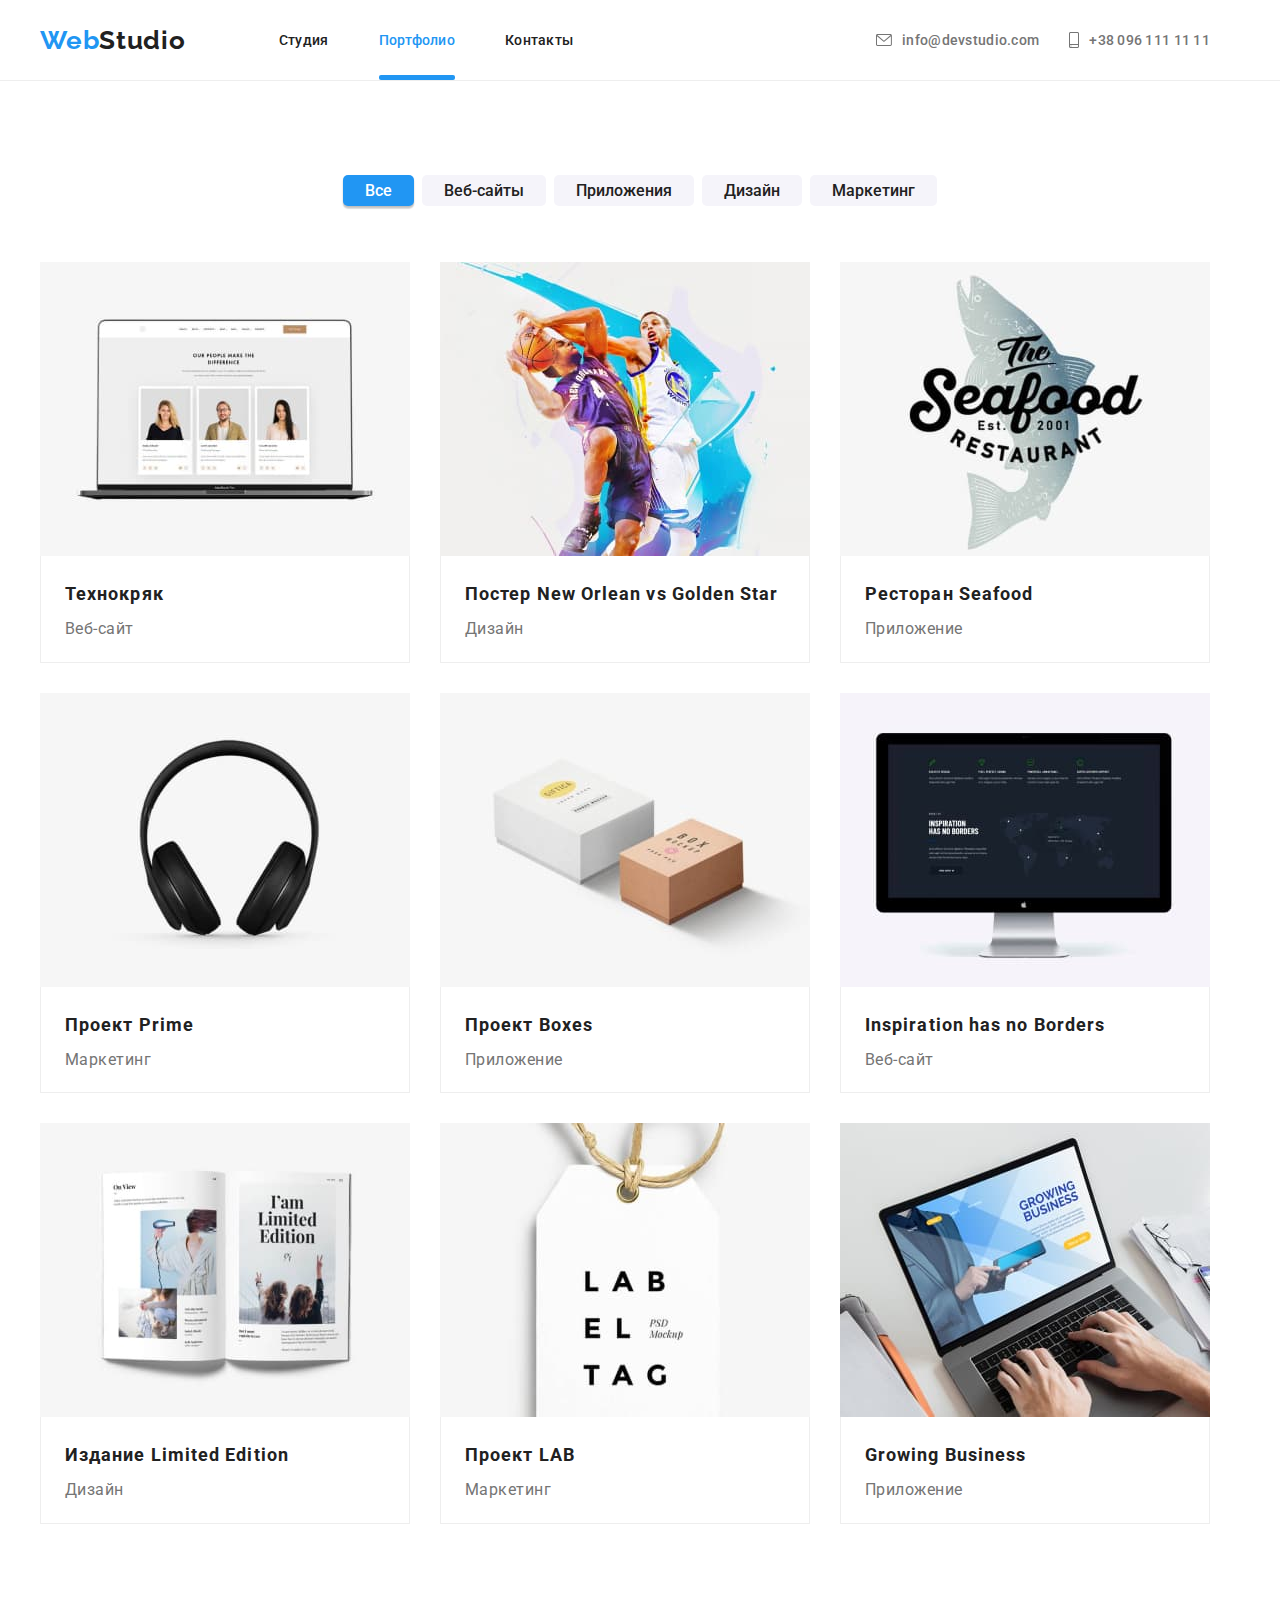
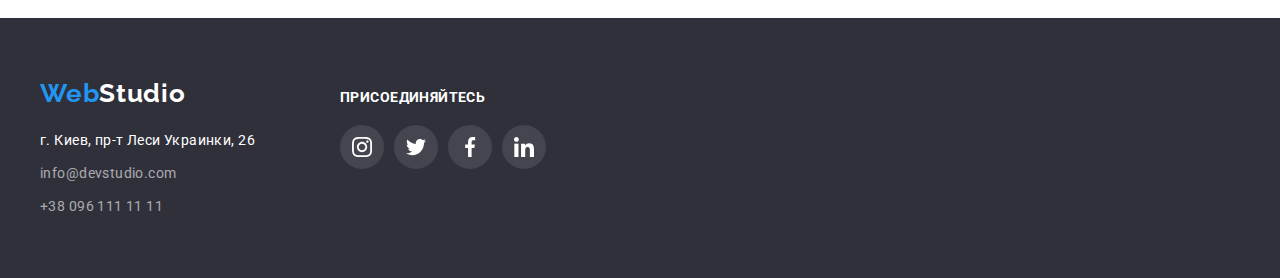
==== portfolio.html @ 3bb0efa7 "hw-new" ====
<!DOCTYPE html>
<html lang="en">
  <head>
    <meta charset="UTF-8" />
    <meta http-equiv="X-UA-Compatible" content="IE=edge" />
    <meta name="viewport" content="width=device-width, initial-scale=1.0" />
    <title>Document</title>
    <link rel="stylesheet" href="./css/styles.css" />
    <link rel="preconnect" href="https://fonts.googleapis.com" />
    <link rel="preconnect" href="https://fonts.gstatic.com" crossorigin />
    <link
      href="https://fonts.googleapis.com/css2?family=Raleway:wght@700&family=Roboto:wght@400;500;700;900&display=swap"
      rel="stylesheet"
    />
  </head>
  <body>
    <header>
      <div class="container all-nav">
        <nav class="main-nav">
          <a class="class-header-logo" href
            >Web
            <span class="second-class">Studio</span>
          </a>

          <ul class="site-nav list">
            <li class="item">
              <a href="./index.html" class="link">Студия</a>
            </li>
            <li class="item">
              <a href="./portfolio.html" class="link nav-header-link current"
                >Портфолио</a
              >
            </li>
            <li class="item"><a href=" " class="link">Контакты</a></li>
          </ul>
        </nav>

        <ul class="header-contacts list">
          <li class="header-contact-list-item">
            <a href="mailto:info@devstudio.com" class="head-contact-link">
              <svg class="mail-icon" width="16" height="12">
                <use href="images/icons.svg#icon-envelope"></use>
              </svg>
              info@devstudio.com</a
            >
          </li>
          <li class="header-contact-list-item">
            <a href="tel:+380961111111" class="head-contact-link">
              <svg class="mail-icon" width="10" height="16">
                <use href="images/icons.svg#icon-smartphone"></use>
              </svg>
              +38 096 111 11 11</a
            >
          </li>
        </ul>
      </div>
    </header>
    <main>
      <section class="list-section">
        <div class="container buttons-list">
          <h1 hidden>Портфолио</h1>
          <ul class="buttons list">
            <li class="btn-list">
              <button type="button" class="button portfolio all">Все</button>
            </li>
            <li class="btn-list">
              <button type="button" class="button portfolio">Веб-сайты</button>
            </li>
            <li class="btn-list">
              <button type="button" class="button portfolio">Приложения</button>
            </li>
            <li class="btn-list">
              <button type="button" class="button portfolio">Дизайн</button>
            </li>
            <li class="btn-list">
              <button type="button" class="button portfolio">Маркетинг</button>
            </li>
          </ul>

          <ul class="flex-container list">
            <li class="flex-elements">
              <a href="" class="card">
                <div class="description-photo-portfolio">
                  <img
                    class="img work-examples"
                    src="./images/imgfirst1.jpg"
                    alt="Технокряк"
                  />
                  <div class="product-overlay">
                    <div class="container-overlay">
                      <p class="description-text-portfolio">
                        Ресурс предлагает комплексные предложения с разным
                        уровнем функционала и сервисов. Все это позволит
                        посетителю получить исчерпывающие сведения о компании
                        или частном лице.
                      </p>
                    </div>
                  </div>
                </div>
                <div class="flex">
                  <h2 class="title-card">Технокряк</h2>
                  <p class="text-card">Веб-сайт</p>
                </div>
              </a>
            </li>
            <li class="flex-elements">
              <a href="" class="card">
                <div class="description-photo-portfolio">
                  <img
                    class="img work-examples"
                    src="./images/imgsecond-2.jpg"
                    alt="Постер"
                    width="370"
                    height="294"
                  />
                  <div class="product-overlay">
                    <div class="container-overlay">
                      <p class="description-text-portfolio">
                        Ресурс предлагает комплексные предложения с разным
                        уровнем функционала и сервисов. Все это позволит
                        посетителю получить исчерпывающие сведения о компании
                        или частном лице.
                      </p>
                    </div>
                  </div>
                </div>
                <div class="flex">
                  <h2 class="title-card">Постер New Orlean vs Golden Star</h2>
                  <p class="text-card">Дизайн</p>
                </div>
              </a>
            </li>
            <li class="flex-elements">
              <a href="" class="card">
                <div class="description-photo-portfolio">
                  <img
                    class="img work-examples"
                    src="./images/imgthird-2.jpg"
                    alt="Ресторан"
                    width="370"
                    height="294"
                  />
                  <div class="product-overlay">
                    <div class="container-overlay">
                      <p class="description-text-portfolio">
                        Ресурс предлагает комплексные предложения с разным
                        уровнем функционала и сервисов. Все это позволит
                        посетителю получить исчерпывающие сведения о компании
                        или частном лице.
                      </p>
                    </div>
                  </div>
                </div>
                <div class="flex">
                  <h2 class="title-card">Ресторан Seafood</h2>
                  <p class="text-card">Приложение</p>
                </div></a
              >
            </li>
            <li class="flex-elements">
              <a href="" class="card">
                <div class="description-photo-portfolio">
                  <img
                    class="img work-examples"
                    src="./images/img(3)-2.jpg"
                    alt="Проект Прайм"
                    width="370"
                    height="294"
                  />
                  <div class="product-overlay">
                    <div class="container-overlay">
                      <p class="description-text-portfolio">
                        Ресурс предлагает комплексные предложения с разным
                        уровнем функционала и сервисов. Все это позволит
                        посетителю получить исчерпывающие сведения о компании
                        или частном лице.
                      </p>
                    </div>
                  </div>
                </div>
                <div class="flex">
                  <h2 class="title-card">Проект Prime</h2>
                  <p class="text-card">Маркетинг</p>
                </div></a
              >
            </li>

            <li class="flex-elements">
              <a href="" class="card">
                <div class="description-photo-portfolio">
                  <img
                    class="img work-examples"
                    src="./images/img(4)-2.jpg"
                    alt="Проект Бокс"
                    width="370"
                    height="294"
                  />
                  <div class="product-overlay">
                    <div class="container-overlay">
                      <p class="description-text-portfolio">
                        Ресурс предлагает комплексные предложения с разным
                        уровнем функционала и сервисов. Все это позволит
                        посетителю получить исчерпывающие сведения о компании
                        или частном лице.
                      </p>
                    </div>
                  </div>
                </div>
                <div class="flex">
                  <h2 class="title-card">Проект Boxes</h2>
                  <p class="text-card">Приложение</p>
                </div></a
              >
            </li>

            <li class="flex-elements">
              <a href="" class="card">
                <div class="description-photo-portfolio">
                  <img
                    class="img work-examples"
                    src="./images/img(5)-2.jpg"
                    alt="Вдохоновение"
                    width="370"
                    height="294"
                  />
                  <div class="product-overlay">
                    <div class="container-overlay">
                      <p class="description-text-portfolio">
                        Ресурс предлагает комплексные предложения с разным
                        уровнем функционала и сервисов. Все это позволит
                        посетителю получить исчерпывающие сведения о компании
                        или частном лице.
                      </p>
                    </div>
                  </div>
                </div>
                <div class="flex">
                  <h2 class="title-card">Inspiration has no Borders</h2>
                  <p class="text-card">Веб-сайт</p>
                </div></a
              >
            </li>

            <li class="flex-elements">
              <a href="" class="card">
                <div class="description-photo-portfolio">
                  <img
                    class="img work-examples"
                    src="./images/img(6)-2.jpg"
                    alt="Издание"
                    width="370"
                    height="294"
                  />
                  <div class="product-overlay">
                    <div class="container-overlay">
                      <p class="description-text-portfolio">
                        Ресурс предлагает комплексные предложения с разным
                        уровнем функционала и сервисов. Все это позволит
                        посетителю получить исчерпывающие сведения о компании
                        или частном лице.
                      </p>
                    </div>
                  </div>
                </div>
                <div class="flex">
                  <h2 class="title-card">Издание Limited Edition</h2>
                  <p class="text-card">Дизайн</p>
                </div></a
              >
            </li>

            <li class="flex-elements">
              <a href="" class="card">
                <div class="description-photo-portfolio">
                  <img
                    class="img work-examples"
                    src="./images/img(7)-2.jpg"
                    alt="Проект Лаб"
                    width="370"
                    height="294"
                  />
                  <div class="product-overlay">
                    <div class="container-overlay">
                      <p class="description-text-portfolio">
                        Ресурс предлагает комплексные предложения с разным
                        уровнем функционала и сервисов. Все это позволит
                        посетителю получить исчерпывающие сведения о компании
                        или частном лице.
                      </p>
                    </div>
                  </div>
                </div>
                <div class="flex">
                  <h2 class="title-card">Проект LAB</h2>
                  <p class="text-card">Маркетинг</p>
                </div></a
              >
            </li>

            <li class="flex-elements">
              <a href="" class="card">
                <div class="description-photo-portfolio">
                  <img
                    class="img work-examples"
                    src="./images/img(8)-2.jpg"
                    alt="Бизнес"
                    width="370"
                    height="294"
                  />
                  <div class="product-overlay">
                    <div class="container-overlay">
                      <p class="description-text-portfolio">
                        Ресурс предлагает комплексные предложения с разным
                        уровнем функционала и сервисов. Все это позволит
                        посетителю получить исчерпывающие сведения о компании
                        или частном лице.
                      </p>
                    </div>
                  </div>
                </div>
                <div class="flex">
                  <h2 class="title-card">Growing Business</h2>
                  <p class="text-card">Приложение</p>
                </div></a
              >
            </li>
          </ul>
        </div>
      </section>
    </main>

    <footer class="site-footer">
      <div class="footer-container container">
        <div>
          <a class="logo-footer link" href="./index.html"
            >Web
            <span class="another-class">Studio</span>
          </a>

          <address class="info">
            <ul class="contact-info list">
              <li class="footer-class">
                <a href="https://goo.gl/maps/gQr4hHUSBrAV48xG7" class="info-map"
                  >г. Киев, пр-т Леси Украинки, 26</a
                >
              </li>
              <li class="footer-class">
                <a href="mailto:info@devstudio.com" class="information"
                  >info@devstudio.com</a
                >
              </li>
              <li class="footer-class">
                <a href="tel:+380961111111" class="information"
                  >+38 096 111 11 11</a
                >
              </li>
            </ul>
          </address>
        </div>

        <div class="footer-social-link-wrapper">
          <p class="footer-title">Присоединяйтесь</p>
          <ul class="footer-social-icon list">
            <li class="footer-first">
              <a href="" class="footer-social-link">
                <svg class="icon-sotial-list-footer" width="20" height="20">
                  <use href="./images/icons.svg#icon-inst-footer"></use>
                </svg>
              </a>
            </li>
            <li class="footer-first">
              <a href="" class="footer-social-link">
                <svg class="icon-sotial-list-footer" width="20" height="20">
                  <use href="./images/icons.svg#icon-twitter-footer"></use>
                </svg>
              </a>
            </li>
            <li class="footer-first">
              <a href="" class="footer-social-link">
                <svg class="icon-sotial-list-footer" width="20" height="20">
                  <use href="./images/icons.svg#icon-face-footer"></use>
                </svg>
              </a>
            </li>
            <li class="footer-first">
              <a href="" class="footer-social-link">
                <svg class="icon-sotial-list-footer" width="20" height="20">
                  <use href="./images/icons.svg#icon-link-footer"></use>
                </svg>
              </a>
            </li>
          </ul>
        </div>
      </div>
    </footer>
  </body>
</html>
---- css/styles.css ----
:root {
  --primary-text-color: #212121;
  --secondary-text-color: #757575;
  --accent-color: #2196f3;
  --background-color-white: #ffffff;
  --links-footer-color: rgba(255, 255, 255, 0.6);
  --hero-background-grey: #2f303a;
  --botton-background-color: #f5f4fa;
  --team-background-color: #f5f4fa;
  --botton-hover-blue: #188ce8;
  --social-links-color: #afb1b8;
  --border-color: #eeeeee;
}

body {
  background-color: var(--background-color-white);
  color: var(--primary-text-color);
  font-family: Roboto, sans-serif;
  margin: 0;
}
header {
  border-bottom: 1px solid #eeeeee;
}
.list {
  list-style: none;
  padding: 0;
  margin: 0;
}
.logo {
  color: var(--accent-color);
}
.container {
  width: 1200px;
  padding-left: 15px;
  padding-right: 15px;
  margin-left: auto;
  margin-right: auto;
}
.section {
  padding-top: 94px;
  padding-bottom: 94px;
}
.img {
  display: block;
  max-width: 100%;
  height: auto;
}
/* Site nav */
.container .all-nav {
  width: 1200px;
  padding-left: 15px;
  padding-right: 15px;
  margin-right: auto;
  margin-left: auto;
}
.all-nav {
  display: flex;
  align-items: center;
  height: 80px;
}
.main-nav {
  display: flex;
  align-items: center;
}
.site-nav {
  display: flex;
  margin-left: 93px;
}
.site-nav .item {
  margin-right: 50px;
}
.site-nav .item:last-child {
  margin-right: 0;
}
.site-nav .link {
  display: block;
  padding-top: 32px;
  padding-bottom: 32px;
  color: var(--primary-text-color);
  transition: transform 250ms cubic-bezier(0.4, 0, 0.2, 1);
}
.site-nav .link:hover,
.site-nav .link:focus {
  color: var(--accent-color);
}
.site-nav .link.current {
  color: var(--accent-color);
}
.site-nav {
  font-family: "Roboto";
  font-weight: 500;
  font-size: 14px;
  line-height: 1.2;
  letter-spacing: 0.02em;
}
.site-nav a {
  text-decoration: none;
}

/* Header contacts */
.nav-header-link {
  position: relative;
}
.nav-header-link::after {
  content: "";
  position: absolute;
  bottom: 0;
  left: 0;
  width: 100%;
  height: 5px;
  background-color: var(--accent-color);
  border-radius: 2px;
}
.nav-header-link::after {
  display: block;
}
.header-contacts a {
  color: var(--secondary-text-color);
  text-decoration: none;
}
.header-contacts a:hover,
.header-contacts a:focus {
  color: var(--accent-color);
}
.header-contacts {
  display: flex;
  align-items: center;
  font-family: "Roboto";
  font-weight: 500;
  font-size: 14px;
  margin-left: auto;
  line-height: 1.2;
  height: 80px;
  letter-spacing: 0.02em;
}
.header-contact-list-item {
  margin-right: 30px;
}
.header-contact-list-item {
  display: flex;
}
.head-contact-link {
  display: flex;
  align-items: center;
  padding-top: 32px;
  padding-bottom: 32px;
  transition: color 250ms cubic-bezier(0.4, 0, 0.2, 1);
}

.mail-icon {
  margin-right: 10px;
  fill: currentColor;
}
.head-contact-link:hover,
.head-contact-link:focus {
  color: var(--accent-color);
  cursor: pointer;
}
.class-header-logo {
  font-family: Raleway;
  font-style: normal;
  font-weight: bold;
  font-size: 26px;
  line-height: 31px;
  letter-spacing: 0.03em;
  text-decoration: none;
  color: #2196f3;
  padding-top: 24px;
  padding-bottom: 24px;
}

/* Button */
.container .buttons {
  width: 1200px;
  margin-right: auto;
  margin-left: auto;
}
.button.main {
  font-family: "Roboto";
  font-weight: bold;
  font-size: 16px;
  line-height: 1.2;
  cursor: pointer;
  color: var(--background-color-white);
  background-color: var(--accent-color);
  padding: 10px 32px;
  min-width: 136px;
  text-align: center;
  border-radius: 4px;
  transition: background 250ms cubic-bezier(0.4, 0, 0.2, 1);
}
.button.portfolio {
  font-family: "Roboto";
  font-weight: 500;
  font-size: 16px;
  line-height: 1.2;
  cursor: pointer;
  color: var(--primary-text-color);
  background-color: var(--botton-background-color);
  padding: 6px 22px;
  text-align: center;
  border-radius: 5px;
  border: none;
  transition: background-color 250ms,
    box-shadow 250ms cubic-bezier(0.4, 0, 0.2, 1);
}
.button.portfolio.all {
  color: var(--background-color-white);
  background-color: var(--accent-color);
  box-shadow: 0px 3px 1px rgba(0, 0, 0, 0.1), 0px 1px 2px rgba(0, 0, 0, 0.08),
    0px 2px 2px rgba(0, 0, 0, 0.12);
}
.btn-list {
  margin-right: 8px;
}
.btn-list:nth-child(5) {
  margin-right: 0;
}
.button.main:hover,
.button.main:focus {
  background-color: var(--botton-hover-blue);
}
.buttons {
  display: flex;
  justify-content: center;
  margin-bottom: 56px;
}
.button.portfolio:hover,
.button.portfolio:focus {
  box-shadow: 0px 3px 1px rgba(0, 0, 0, 0.1), 0px 1px 2px rgba(0, 0, 0, 0.08),
    0px 2px 2px rgba(0, 0, 0, 0.12);
  background-color: var(--accent-color);
  color: var(--background-color-white);
}

/* Hero */
.hero {
  background-color: var(--hero-background-grey);
  text-align: center;
  padding-top: 200px;
  padding-bottom: 200px;
  background-image: linear-gradient(
      to right,
      rgba(47, 48, 58, 0.4),
      rgba(47, 48, 58, 0.4)
    ),
    url("../images/img-main.jpg");
  background-size: cover;
  max-width: 1600px;
  height: 600px;
  margin-left: auto;
  margin-right: auto;
  background-position: center;
}

.hero-title {
  font-family: "Roboto";
  font-weight: 900;
  font-size: 44px;
  line-height: 1.2;
  text-align: center;
  letter-spacing: 0.06em;
  text-transform: uppercase;
  color: var(--background-color-white);
  margin-top: 0;
  margin-bottom: 40px;
}

/* Backdrop */
.backdrop {
  position: fixed;
  top: 0;
  bottom: 0;
  width: 100%;
  height: 100%;
  background-color: rgba(0, 0, 0, 0.2);
  transition: opacity 250ms, visibility 250ms cubic-bezier(0.4, 0, 0.2, 1);
}
.backdrop.is-hidden {
  opacity: 0;
  pointer-events: none;
  visibility: hidden;
}
.modal {
  position: absolute;
  width: 528px;
  height: 581px;
  left: 50%;
  top: 50%;
  transform: translate(-50%, -50%);
  background-color: var(--background-color-white);
  box-shadow: 0px 1px 3px rgb(0 0 0 / 12%), 0px 1px 1px rgb(0 0 0 / 14%),
    0px 2px 1px rgb(0 0 0 / 20%);
  border-radius: 4px;
}
.modal-close-button {
  position: absolute;
  top: 8px;
  right: 8px;
  display: flex;
  justify-content: center;
  align-items: center;
  width: 30px;
  height: 30px;
  background-color: transparent;
  border-radius: 50%;
  border: 1px solid rgba(0, 0, 0, 0.1);
  box-sizing: border-box;
  cursor: pointer;
  transition: transform 250ms cubic-bezier(0.4, 0, 0.2, 1);
}
/* Section first */
.section-list {
  display: flex;
}
.section-list .title {
  color: var(--primary-text-color);
}
.section-list .info-title {
  color: var(--secondary-text-color);
}
.title {
  font-family: "Roboto";
  font-weight: bold;
  font-size: 14px;
  line-height: 1.1;
  margin-top: 0;

  margin-bottom: 10px;
  letter-spacing: 0.03em;
  text-transform: uppercase;
  color: var(--primary-text-color);
}
.info-title {
  font-family: "Roboto";
  font-weight: normal;
  font-size: 14px;
  line-height: 1.7;
  margin-top: 0;
  margin-bottom: 0;
  letter-spacing: 0.03em;
  color: var(--secondary-text-color);
}
.section-info {
  margin-right: 30px;
}
.section-info:nth-child(4) {
  margin-right: 0;
}
.section-info {
  width: 270px;
  height: 251px;
}

.section-info::before {
  content: "";
  height: 120px;
  display: block;
  background-color: var(--team-background-color);
  background-repeat: no-repeat;
  background-position: center;
  margin-bottom: 30px;
}
.icon-first::before {
  background-image: url(../images/antenna.svg);
}
.icon-second::before {
  background-image: url(../images/clock.svg);
}
.icon-third::before {
  background-image: url(../images/diagram.svg);
}
.icon-fourth::before {
  background-image: url(../images/astronaut.svg);
}
/* Activity*/
.container-activity {
  display: block;
}
.photos {
  display: flex;
}
.photo-section {
  position: relative;
  display: flex;
  margin-right: 30px;
  justify-content: center;
  align-items: center;
}
.photo-section:nth-child(3n) {
  margin-right: 0;
}
.overlay-works {
  position: absolute;
  display: flex;
  bottom: 0;
  left: 0;
  width: 100%;
  height: 70px;
  margin: 0;
  font-family: "Roboto";
  font-style: normal;
  font-weight: 700;
  font-size: 14px;
  line-height: 1.14;
  text-align: center;
  justify-content: center;
  align-items: center;
  letter-spacing: 0.03em;
  text-transform: uppercase;
  color: var(--background-color-white);
  background-color: rgba(47, 48, 58, 0.8);
}
.activity {
  font-family: "Roboto";
  font-weight: bold;
  font-size: 36px;
  line-height: 1.2;
  text-align: center;
  margin-top: 0;
  margin-bottom: 50px;
  letter-spacing: 0.03em;
  color: var(--primary-text-color);
}
.our-team {
  font-family: Roboto;
  font-weight: bold;
  font-size: 36px;
  line-height: 1.2;
  margin-top: 0;
  margin-bottom: 50px;
  text-align: center;
  letter-spacing: 0.03em;
  color: var(--primary-text-color);
}
.worker {
  font-family: Roboto;
  font-weight: 500;
  font-size: 16px;
  line-height: 1.2;
  margin-top: 0;
  margin-bottom: 10px;
  text-align: center;
  letter-spacing: 0.03em;
  color: var(--primary-text-color);
}
.profession {
  font-family: Roboto;
  font-weight: normal;
  font-size: 16px;
  line-height: 1.2;
  margin-top: 0;
  margin-bottom: 16px;
  text-align: center;
  letter-spacing: 0.03em;
  color: var(--secondary-text-color);
}
.team-info {
  display: flex;
}
.team {
  padding-top: 30px;
  padding-bottom: 30px;
}
.team-info .worker {
  color: var(--primary-text-color);
}
.team-info .profession {
  color: var(--secondary-text-color);
}
.section-team {
  background-color: var(--team-background-color);
}
.team-worker {
  background-color: var(--background-color-white);
  margin-right: 30px;
  display: block;
  width: 100%;
  height: auto;
  box-shadow: 0px 1px 3px rgba(0, 0, 0, 0.12), 0px 1px 1px rgba(0, 0, 0, 0.14),
    0px 2px 1px rgba(0, 0, 0, 0.2);
}
.team-worker:nth-child(4) {
  margin-right: 0;
}
.team {
  border: 1px solid #eeeeee;
  border-top: none;
}
.third-section {
  padding-bottom: 94px;
}
.team-list-icon {
  display: flex;
  width: 206px;
  margin: 0 auto;
  justify-content: space-between;
}
.team-link-icon {
  display: flex;
  justify-content: center;
  align-items: center;
  width: 44px;
  height: 44px;
  background-color: var(--background-color-white);
  border-radius: 50%;
  color: var(--social-links-color);
  transition: background-color 250ms, color 250ms cubic-bezier(0.4, 0, 0.2, 1);
}
.team-icon {
  fill: currentColor;
}
.team-link-icon:hover,
.team-link-icon:focus {
  color: var(--background-color-white);
  background-color: var(--accent-color);
}
/* Постоянные клиенты*/
.clients-title {
  font-family: "Roboto";
  font-style: normal;
  font-weight: 700;
  font-size: 36px;
  margin-top: 0;
  margin-bottom: 50px;
  line-height: 42px;
  text-align: center;
  letter-spacing: 0.03em;
}
.clients-list {
  display: flex;
}
.clients-icon {
  display: flex;
  width: 170px;
  height: 92px;
  border: 1px solid #afb1b8;
  border-radius: 4px;
  justify-content: center;
  align-items: center;
  transition: fill 250ms cubic-bezier(0.4, 0, 0.2, 1),
    border 250ms cubic-bezier(0.4, 0, 0.2, 1);
}
.clients-icon-img {
  fill: #afb1b8;
  display: flex;
  width: 106px;
  height: 60px;
}
.clients-list-item:not(:last-child) {
  margin-right: 30px;
}
.clients-icon-img {
  fill: var(--social-links-color);
}
.clients-icon:hover .clients-icon-img,
.clients-icon:focus .clients-icon-img {
  fill: var(--accent-color);
}

.clients-icon:hover,
.clients-icon:focus {
  outline: 1px solid var(--accent-color);
}

/* Портфолио */
.description-photo-portfolio {
  position: relative;
  overflow: hidden;
}
.product-overlay {
  position: absolute;
  opacity: 1;
  top: 0;
  left: 0;
  width: 100%;
  height: 100%;
  transform: translateY(101%);
  background-color: rgba(33, 150, 243, 0.9);
  transition: transform 250ms, opacity 250ms cubic-bezier(0.4, 0, 0.2, 1);
}
a:hover .product-overlay,
a:focus .product-overlay {
  transform: translateY(0%);
}

.container-overlay {
  position: absolute;
  top: 0;
  left: 0;
  padding: 63px 24px;
}
.description-text-portfolio {
  font-weight: 400;
  font-size: 18px;
  line-height: 1.55;
  letter-spacing: 0.03em;
  text-align: center;
  color: var(--background-color-white);
  transition: transform 250ms cubic-bezier(0.4, 0, 0.2, 1);
}
.list-section {
  padding-top: 94px;
  padding-bottom: 94px;
}
.flex-container {
  display: flex;
  flex-wrap: wrap;
  margin-top: 0;
  padding-left: 0;
}
.flex-elements {
  width: 370px;
  margin-right: 30px;
  margin-bottom: 30px;
}
.flex-elements:nth-child(3n) {
  margin-right: 0;
}
.flex-elements:nth-last-child(-n + 3) {
  margin-bottom: 0;
}
.card {
  display: block;
  text-decoration: none;
  transition: box-shadow 250ms cubic-bezier(0.4, 0, 0.2, 1);
}
.card:hover,
.card:focus {
  box-shadow: 0px 1px 1px rgba(0, 0, 0, 0.12), 0px 4px 4px rgba(0, 0, 0, 0.06),
    1px 4px 6px rgba(0, 0, 0, 0.16);
}
.title-card {
  font-family: "Roboto";
  font-weight: bold;
  font-size: 18px;
  line-height: 2;
  margin-top: 0;
  margin-bottom: 0;
  margin-bottom: 4px;
  letter-spacing: 0.06em;
  color: var(--primary-text-color);
}
.text-card {
  font-family: "Roboto";
  font-weight: normal;
  font-size: 16px;
  line-height: 1.6;
  margin-top: 0;
  margin-bottom: 0;
  letter-spacing: 0.03em;
  color: var(--secondary-text-color);
}
.flex-elements {
  box-sizing: border-box;
}
.flex {
  padding: 20px 24px;
  border-left: 1px solid var(--border-color);
  border-right: 1px solid var(--border-color);
  border-bottom: 1px solid var(--border-color);
}

/* footer*/
.footer-container {
  display: flex;
  align-items: baseline;
  padding: 0 15px;
  margin: 0 auto;
}
.logo-footer {
  font-family: Raleway;
  font-style: normal;
  font-weight: bold;
  font-size: 26px;
  line-height: 31px;
  padding-bottom: 0;
  padding-top: 0;
  letter-spacing: 0.03em;
  text-decoration: none;
  color: var(--accent-color);
  margin-bottom: 20px;
}
.another-class {
  color: var(--background-color-white);
  margin-left: -7px;
}
.second-class {
  color: var(--primary-text-color);
  margin-left: -7px;
  padding-top: 24px;
  padding-bottom: 24px;
}
.info {
  font-family: "Roboto";
  font-style: normal;
  font-weight: normal;
  font-size: 14px;
  line-height: 1.7;
  letter-spacing: 0.03em;
  min-width: 230px;
}
.site-footer {
  background-color: var(--hero-background-grey);
  padding: 60px 0;
}
.info-map {
  color: var(--background-color-white);
  transition: color 250ms cubic-bezier(0.4, 0, 0.2, 1);
}

.information {
  color: var(--links-footer-color);
  transition: color 250ms cubic-bezier(0.4, 0, 0.2, 1);
}

.contact-info a:hover,
.contact-info a:focus {
  color: var(--accent-color);
}
.contact-info a {
  text-decoration: none;
}
.footer-class {
  margin-bottom: 9px;
}
.footer-class:nth-child(3) {
  margin-bottom: 0;
}

/* footer-icons*/

.footer-title {
  font-family: "Roboto";
  font-style: normal;
  font-weight: 700;
  font-size: 14px;
  line-height: 16px;
  margin-bottom: 20px;
  margin-top: 0;
  letter-spacing: 0.03em;
  text-transform: uppercase;
  color: var(--background-color-white);
}
.footer-social-link-wrapper {
  width: 206px;
  height: 80px;
  margin-left: 70px;
}
.general-footer {
  display: flex;
  align-items: baseline;
}
.footer-social-icon {
  display: flex;
}
a.link {
  display: block;
}

.footer-first:not(:last-child) {
  padding-right: 10px;
}
.footer-social-link {
  display: flex;
  align-items: center;
  justify-content: center;
  width: 44px;
  height: 44px;
  border-radius: 50%;
  background-color: rgba(255, 255, 255, 0.1);
  transition: background-color 250ms cubic-bezier(0.4, 0, 0.2, 1);
}
.footer-social-link:hover,
.footer-social-link:focus {
  background-color: var(--accent-color);
}
.footer-social-list-footer {
  fill: var(--background-color-white);
}
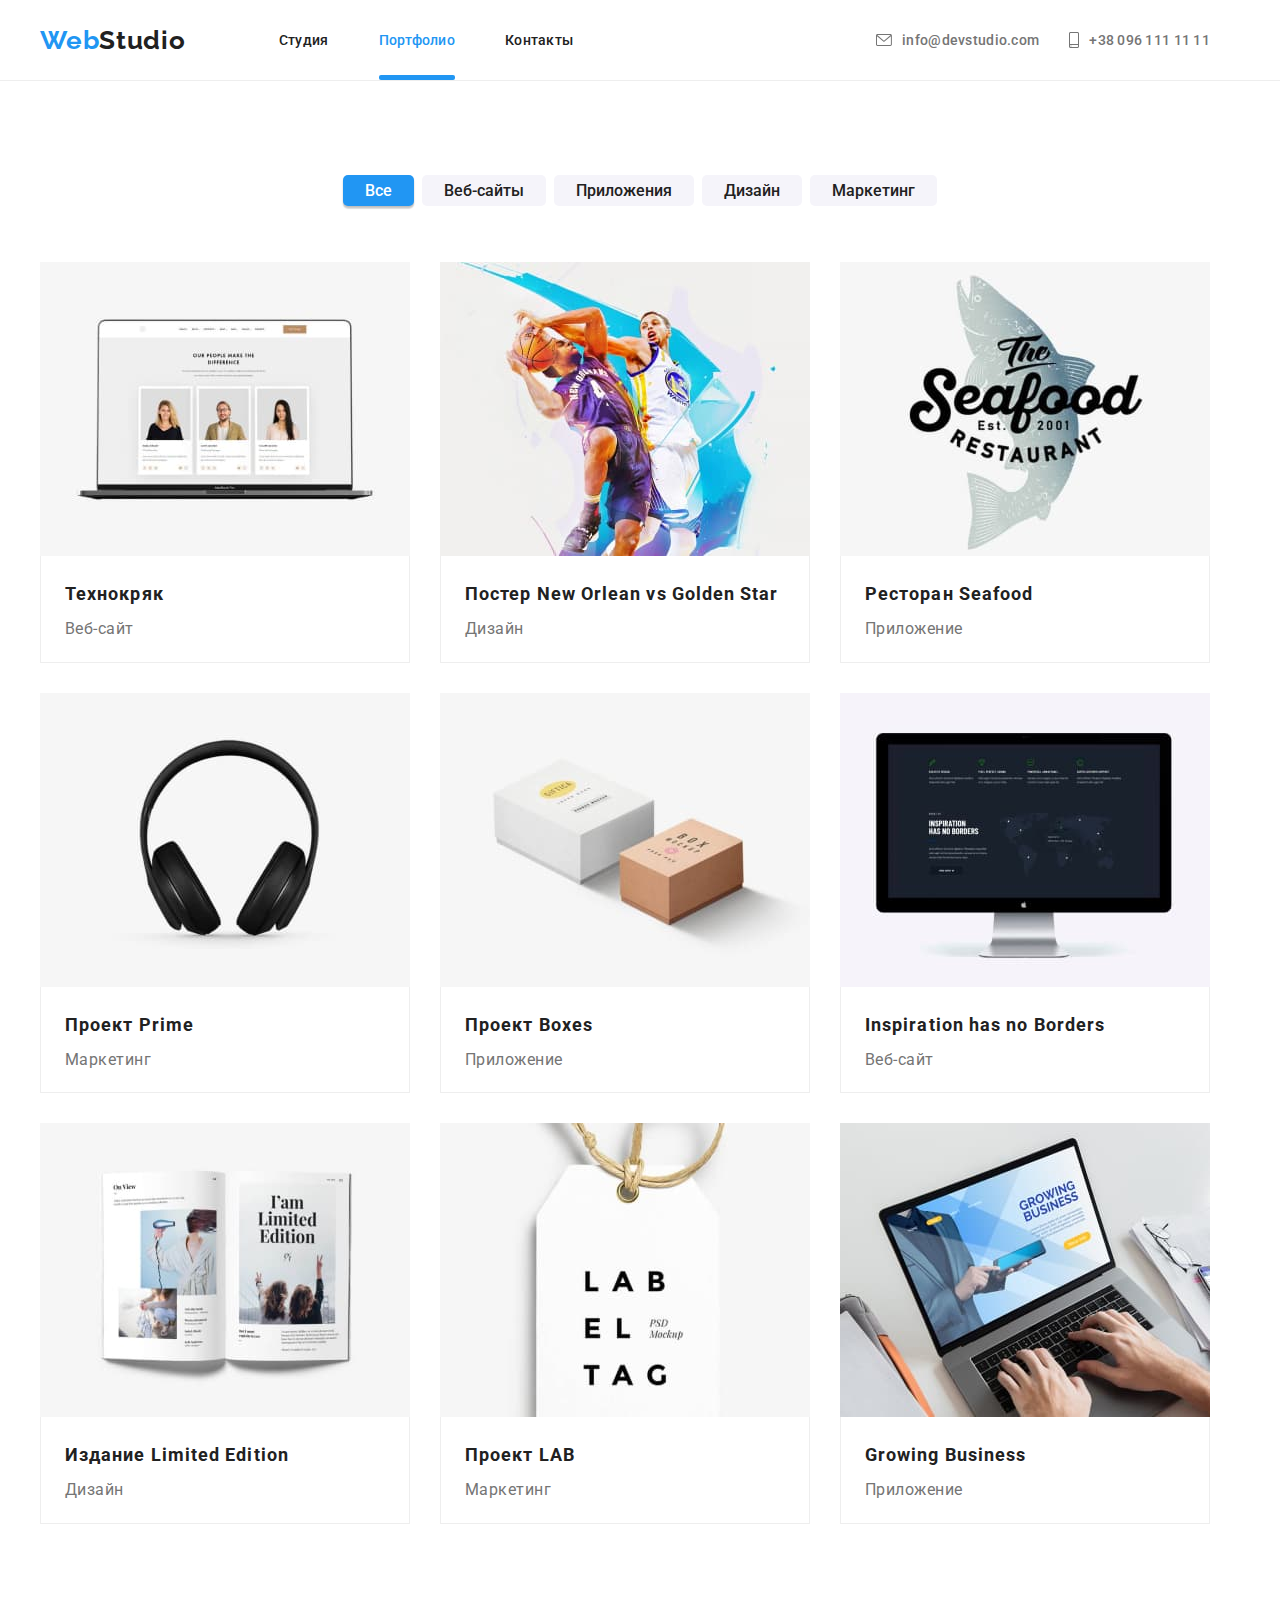
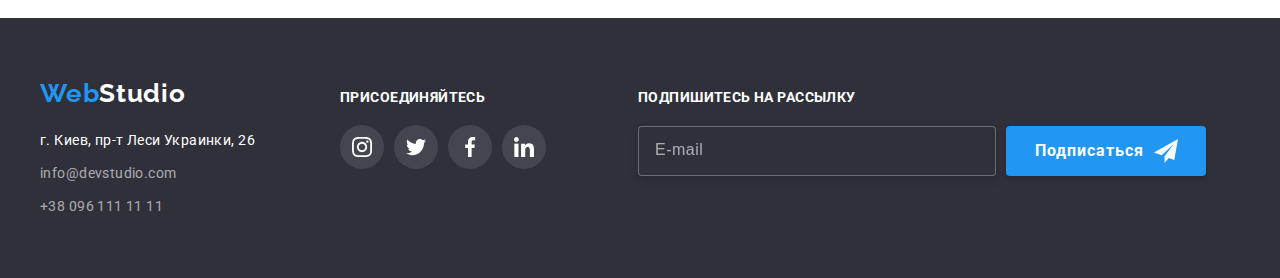
==== commit c4ece306: "first-commit-footer" ====
--- a/portfolio.html
+++ b/portfolio.html
@@ -391,6 +391,25 @@
             </li>
           </ul>
         </div>
+
+        <form class="footer-form-wraper">
+          <label class="footer-label"
+            ><span class="footer-label-span">Подпишитесь на рассылку</span>
+            <input
+              name="Email-footer"
+              class="footer-input-maill"
+              type="text"
+              placeholder="E-mail"
+              required
+            />
+          </label>
+          <button type="submit" class="footer-button-subscriber">
+            <span class="footer-button">Подписаться</span>
+            <svg class="footer-vector-subscriber" width="24px" height="24px">
+              <use href="./images/icons.svg#icon-icon-send"></use>
+            </svg>
+          </button>
+        </form>
       </div>
     </footer>
   </body>
--- a/css/styles.css
+++ b/css/styles.css
@@ -778,3 +778,76 @@
 .footer-social-list-footer {
   fill: var(--background-color-white);
 }
+
+/* footer-form */
+.footer-label-span {
+  font-family: "Roboto", sans-serif;
+  font-weight: 700;
+  font-size: 14px;
+  line-height: 1.14;
+  letter-spacing: 0.03em;
+  text-transform: uppercase;
+  color: var(--background-color-white);
+  display: block;
+}
+.footer-input-maill {
+  height: 50px;
+  min-width: 358px;
+  border: 1px solid rgba(255, 255, 255, 0.3);
+  box-sizing: border-box;
+  filter: drop-shadow(0px 4px 4px rgba(0, 0, 0, 0.15));
+  border-radius: 4px;
+  margin-top: 20px;
+  padding-left: 16px;
+  background: #2f303a;
+  color: var(--background-color-white);
+}
+.footer-form-wraper {
+  display: flex;
+  padding-top: 12px;
+  margin-left: 92px;
+}
+.footer-input-maill::placeholder {
+  font-size: 16px;
+  line-height: 20px;
+  display: flex;
+  align-items: center;
+  letter-spacing: 0.03em;
+  color: rgba(255, 255, 255, 0.6);
+}
+.footer-button-subscriber {
+  display: flex;
+  align-items: center;
+  height: 50px;
+  padding: 10px 10px 10px 29px;
+  background-color: var(--accent-color);
+  box-shadow: 0px 4px 4px rgba(0, 0, 0, 0.15);
+  border-radius: 4px;
+  margin-left: 10px;
+  margin-top: 36px;
+  border: none;
+  transition: background-color 250ms cubic-bezier(0.4, 0, 0.2, 1);
+}
+.footer-vector-subscriber {
+  margin-left: 10px;
+  margin-right: 18px;
+}
+
+.footer-button {
+  font-family: "Roboto", sans-serif;
+  font-weight: 700;
+  font-size: 16px;
+  line-height: 1.87;
+  letter-spacing: 0.06em;
+  color: var(--background-color-white);
+}
+
+.div-footer-button {
+  margin-left: 12px;
+  margin-top: 48px;
+}
+
+.footer-button-subscriber:focus,
+.footer-button-subscriber:hover {
+  background: var(--accent-color);
+}
